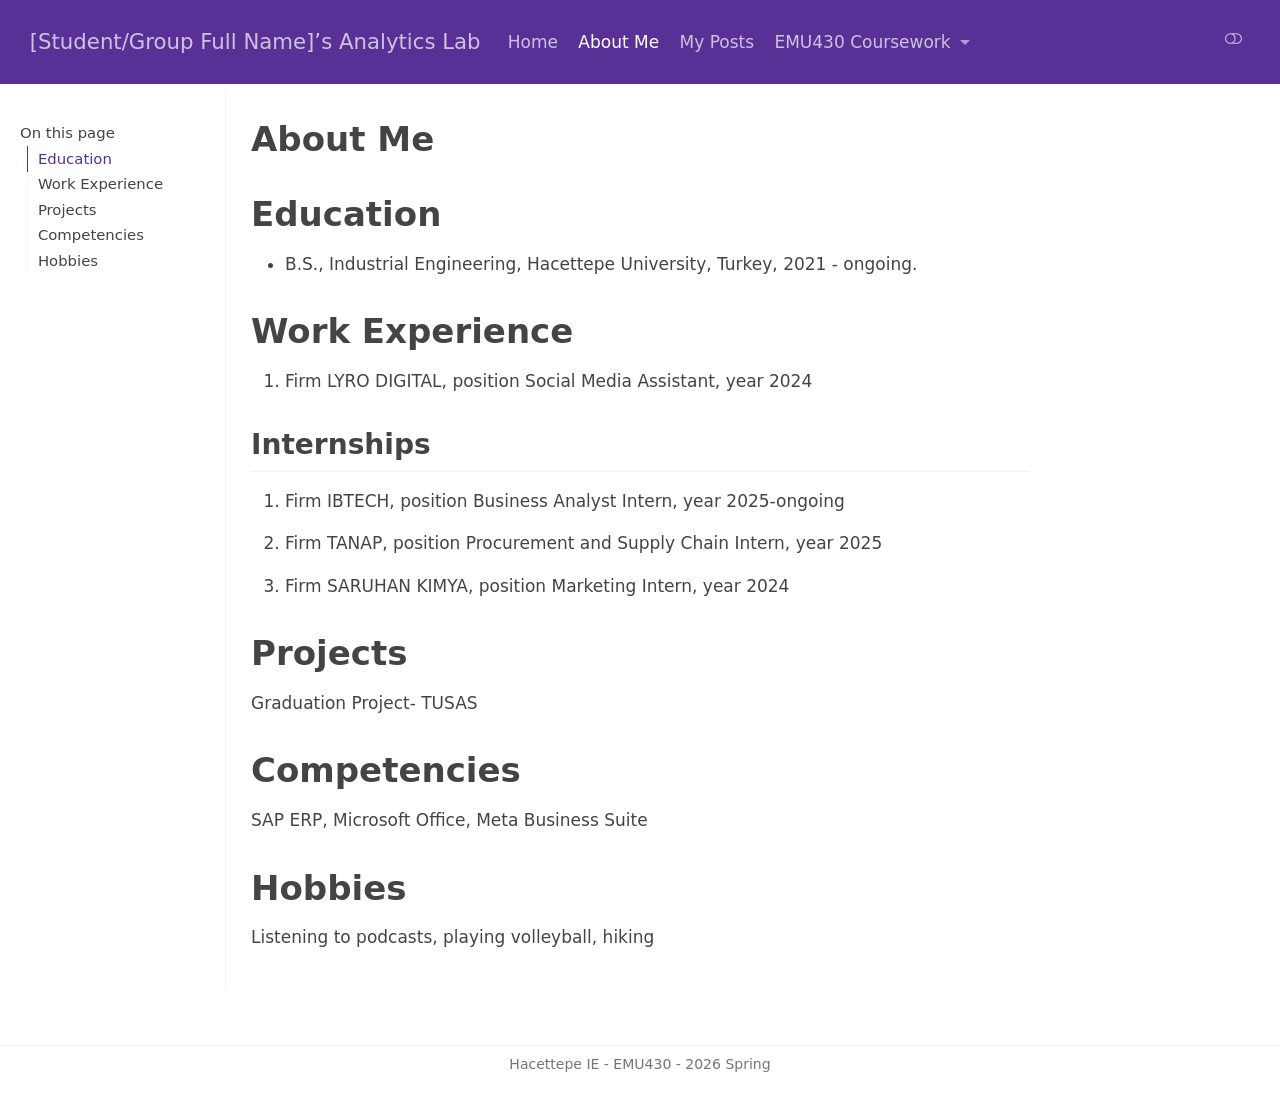
==== docs/about.html @ 3bfdd474 "about me update" ====
<!DOCTYPE html>
<html xmlns="http://www.w3.org/1999/xhtml" lang="en" xml:lang="en"><head>

<meta charset="utf-8">
<meta name="generator" content="quarto-1.9.30">

<meta name="viewport" content="width=device-width, initial-scale=1.0, user-scalable=yes">


<title>About Me – [Student/Group Full Name]’s Analytics Lab</title>
<style>
/* Default styles provided by pandoc.
** See https://pandoc.org/MANUAL.html#variables-for-html for config info.
*/
code{white-space: pre-wrap;}
span.smallcaps{font-variant: small-caps;}
div.columns{display: flex; gap: min(4vw, 1.5em);}
div.column{flex: auto; overflow-x: auto;}
div.hanging-indent{margin-left: 1.5em; text-indent: -1.5em;}
ul.task-list{list-style: none;}
ul.task-list li input[type="checkbox"] {
  width: 0.8em;
  margin: 0 0.8em 0.2em -1em; /* quarto-specific, see https://github.com/quarto-dev/quarto-cli/issues/4556 */ 
  vertical-align: middle;
}
</style>


<script src="site_libs/quarto-nav/quarto-nav.js"></script>
<script src="site_libs/quarto-nav/headroom.min.js"></script>
<script src="site_libs/clipboard/clipboard.min.js"></script>
<script src="site_libs/quarto-search/autocomplete.umd.js"></script>
<script src="site_libs/quarto-search/fuse.min.js"></script>
<script src="site_libs/quarto-search/quarto-search.js"></script>
<meta name="quarto:offset" content="./">
<script src="site_libs/quarto-html/quarto.js" type="module"></script>
<script src="site_libs/quarto-html/tabsets/tabsets.js" type="module"></script>
<script src="site_libs/quarto-html/popper.min.js"></script>
<script src="site_libs/quarto-html/tippy.umd.min.js"></script>
<script src="site_libs/quarto-html/anchor.min.js"></script>
<link href="site_libs/quarto-html/tippy.css" rel="stylesheet">
<link href="site_libs/quarto-html/quarto-syntax-highlighting-b6a8276bf55561bdbc268162d41bd1f7.css" rel="stylesheet" class="quarto-color-scheme" id="quarto-text-highlighting-styles">
<link href="site_libs/quarto-html/quarto-syntax-highlighting-dark-a8da12e74b29c2e7b17644f84b91567b.css" rel="stylesheet" class="quarto-color-scheme quarto-color-alternate" id="quarto-text-highlighting-styles">
<link href="site_libs/quarto-html/quarto-syntax-highlighting-b6a8276bf55561bdbc268162d41bd1f7.css" rel="stylesheet" class="quarto-color-scheme-extra" id="quarto-text-highlighting-styles">
<script src="site_libs/bootstrap/bootstrap.min.js"></script>
<link href="site_libs/bootstrap/bootstrap-icons.css" rel="stylesheet">
<link href="site_libs/bootstrap/bootstrap-6598461ff1bf7084bf14536e9c45f7d7.min.css" rel="stylesheet" append-hash="true" class="quarto-color-scheme" id="quarto-bootstrap" data-mode="light">
<link href="site_libs/bootstrap/bootstrap-dark-7228469e8177cf19fa3481c50c5a92b0.min.css" rel="stylesheet" append-hash="true" class="quarto-color-scheme quarto-color-alternate" id="quarto-bootstrap" data-mode="dark">
<link href="site_libs/bootstrap/bootstrap-6598461ff1bf7084bf14536e9c45f7d7.min.css" rel="stylesheet" append-hash="true" class="quarto-color-scheme-extra" id="quarto-bootstrap" data-mode="light">
<script id="quarto-search-options" type="application/json">{
  "location": "navbar",
  "copy-button": false,
  "collapse-after": 3,
  "panel-placement": "end",
  "type": "overlay",
  "limit": 50,
  "keyboard-shortcut": [
    "f",
    "/",
    "s"
  ],
  "show-item-context": false,
  "language": {
    "search-no-results-text": "No results",
    "search-matching-documents-text": "matching documents",
    "search-copy-link-title": "Copy link to search",
    "search-hide-matches-text": "Hide additional matches",
    "search-more-match-text": "more match in this document",
    "search-more-matches-text": "more matches in this document",
    "search-clear-button-title": "Clear",
    "search-text-placeholder": "",
    "search-detached-cancel-button-title": "Cancel",
    "search-submit-button-title": "Submit",
    "search-label": "Search"
  }
}</script>


<link rel="stylesheet" href="styles.css">
</head>

<body class="docked nav-fixed quarto-light"><script id="quarto-html-before-body" type="application/javascript">
    const toggleBodyColorMode = (bsSheetEl) => {
      const mode = bsSheetEl.getAttribute("data-mode");
      const bodyEl = window.document.querySelector("body");
      if (mode === "dark") {
        bodyEl.classList.add("quarto-dark");
        bodyEl.classList.remove("quarto-light");
      } else {
        bodyEl.classList.add("quarto-light");
        bodyEl.classList.remove("quarto-dark");
      }
    }
    const toggleBodyColorPrimary = () => {
      const bsSheetEl = window.document.querySelector("link#quarto-bootstrap:not([rel=disabled-stylesheet])");
      if (bsSheetEl) {
        toggleBodyColorMode(bsSheetEl);
      }
    }
    const setColorSchemeToggle = (alternate) => {
      const toggles = window.document.querySelectorAll('.quarto-color-scheme-toggle');
      for (let i=0; i < toggles.length; i++) {
        const toggle = toggles[i];
        if (toggle) {
          if (alternate) {
            toggle.classList.add("alternate");
          } else {
            toggle.classList.remove("alternate");
          }
        }
      }
    };
    const toggleColorMode = (alternate) => {
      // Switch the stylesheets
      const primaryStylesheets = window.document.querySelectorAll('link.quarto-color-scheme:not(.quarto-color-alternate)');
      const alternateStylesheets = window.document.querySelectorAll('link.quarto-color-scheme.quarto-color-alternate');
      manageTransitions('#quarto-margin-sidebar .nav-link', false);
      if (alternate) {
        // note: dark is layered on light, we don't disable primary!
        enableStylesheet(alternateStylesheets);
        for (const sheetNode of alternateStylesheets) {
          if (sheetNode.id === "quarto-bootstrap") {
            toggleBodyColorMode(sheetNode);
          }
        }
      } else {
        disableStylesheet(alternateStylesheets);
        enableStylesheet(primaryStylesheets)
        toggleBodyColorPrimary();
      }
      manageTransitions('#quarto-margin-sidebar .nav-link', true);
      // Switch the toggles
      setColorSchemeToggle(alternate)
      // Hack to workaround the fact that safari doesn't
      // properly recolor the scrollbar when toggling (#1455)
      if (navigator.userAgent.indexOf('Safari') > 0 && navigator.userAgent.indexOf('Chrome') == -1) {
        manageTransitions("body", false);
        window.scrollTo(0, 1);
        setTimeout(() => {
          window.scrollTo(0, 0);
          manageTransitions("body", true);
        }, 40);
      }
    }
    const disableStylesheet = (stylesheets) => {
      for (let i=0; i < stylesheets.length; i++) {
        const stylesheet = stylesheets[i];
        stylesheet.rel = 'disabled-stylesheet';
      }
    }
    const enableStylesheet = (stylesheets) => {
      for (let i=0; i < stylesheets.length; i++) {
        const stylesheet = stylesheets[i];
        if(stylesheet.rel !== 'stylesheet') { // for Chrome, which will still FOUC without this check
          stylesheet.rel = 'stylesheet';
        }
      }
    }
    const manageTransitions = (selector, allowTransitions) => {
      const els = window.document.querySelectorAll(selector);
      for (let i=0; i < els.length; i++) {
        const el = els[i];
        if (allowTransitions) {
          el.classList.remove('notransition');
        } else {
          el.classList.add('notransition');
        }
      }
    }
    const isFileUrl = () => {
      return window.location.protocol === 'file:';
    }
    const hasAlternateSentinel = () => {
      let styleSentinel = getColorSchemeSentinel();
      if (styleSentinel !== null) {
        return styleSentinel === "alternate";
      } else {
        return false;
      }
    }
    const setStyleSentinel = (alternate) => {
      const value = alternate ? "alternate" : "default";
      if (!isFileUrl()) {
        window.localStorage.setItem("quarto-color-scheme", value);
      } else {
        localAlternateSentinel = value;
      }
    }
    const getColorSchemeSentinel = () => {
      if (!isFileUrl()) {
        const storageValue = window.localStorage.getItem("quarto-color-scheme");
        return storageValue != null ? storageValue : localAlternateSentinel;
      } else {
        return localAlternateSentinel;
      }
    }
    const toggleGiscusIfUsed = (isAlternate, darkModeDefault) => {
      const baseTheme = document.querySelector('#giscus-base-theme')?.value ?? 'light';
      const alternateTheme = document.querySelector('#giscus-alt-theme')?.value ?? 'dark';
      let newTheme = '';
      if(authorPrefersDark) {
        newTheme = isAlternate ? baseTheme : alternateTheme;
      } else {
        newTheme = isAlternate ? alternateTheme : baseTheme;
      }
      const changeGiscusTheme = () => {
        // From: https://github.com/giscus/giscus/issues/336
        const sendMessage = (message) => {
          const iframe = document.querySelector('iframe.giscus-frame');
          if (!iframe) return;
          iframe.contentWindow.postMessage({ giscus: message }, 'https://giscus.app');
        }
        sendMessage({
          setConfig: {
            theme: newTheme
          }
        });
      }
      const isGiscussLoaded = window.document.querySelector('iframe.giscus-frame') !== null;
      if (isGiscussLoaded) {
        changeGiscusTheme();
      }
    };
    const authorPrefersDark = false;
    const darkModeDefault = authorPrefersDark;
      document.querySelector('link#quarto-text-highlighting-styles.quarto-color-scheme-extra').rel = 'disabled-stylesheet';
      document.querySelector('link#quarto-bootstrap.quarto-color-scheme-extra').rel = 'disabled-stylesheet';
    let localAlternateSentinel = darkModeDefault ? 'alternate' : 'default';
    // Dark / light mode switch
    window.quartoToggleColorScheme = () => {
      // Read the current dark / light value
      let toAlternate = !hasAlternateSentinel();
      toggleColorMode(toAlternate);
      setStyleSentinel(toAlternate);
      toggleGiscusIfUsed(toAlternate, darkModeDefault);
      window.dispatchEvent(new Event('resize'));
    };
    // Switch to dark mode if need be
    if (hasAlternateSentinel()) {
      toggleColorMode(true);
    } else {
      toggleColorMode(false);
    }
  </script>

<div id="quarto-search-results"></div>
  <header id="quarto-header" class="headroom fixed-top">
    <nav class="navbar navbar-expand-lg " data-bs-theme="dark">
      <div class="navbar-container container-fluid">
      <div class="navbar-brand-container mx-auto">
    <a class="navbar-brand" href="./index.html">
    <span class="navbar-title">[Student/Group Full Name]’s Analytics Lab</span>
    </a>
  </div>
            <div id="quarto-search" class="" title="Search"></div>
          <button class="navbar-toggler" type="button" data-bs-toggle="collapse" data-bs-target="#navbarCollapse" aria-controls="navbarCollapse" role="menu" aria-expanded="false" aria-label="Toggle navigation" onclick="if (window.quartoToggleHeadroom) { window.quartoToggleHeadroom(); }">
  <span class="navbar-toggler-icon"></span>
</button>
          <div class="collapse navbar-collapse" id="navbarCollapse">
            <ul class="navbar-nav navbar-nav-scroll me-auto">
  <li class="nav-item">
    <a class="nav-link" href="./index.html"> 
<span class="menu-text">Home</span></a>
  </li>  
  <li class="nav-item">
    <a class="nav-link active" href="./about.html" aria-current="page"> 
<span class="menu-text">About Me</span></a>
  </li>  
  <li class="nav-item">
    <a class="nav-link" href="./posts.html"> 
<span class="menu-text">My Posts</span></a>
  </li>  
  <li class="nav-item dropdown ">
    <a class="nav-link dropdown-toggle" href="#" id="nav-menu-emu430-coursework" role="link" data-bs-toggle="dropdown" aria-expanded="false">
 <span class="menu-text">EMU430 Coursework</span>
    </a>
    <ul class="dropdown-menu" aria-labelledby="nav-menu-emu430-coursework">    
        <li>
    <a class="dropdown-item" href="./assignments.html">
 <span class="dropdown-text">Assignments</span></a>
  </li>  
        <li>
    <a class="dropdown-item" href="./project.html">
 <span class="dropdown-text">Project</span></a>
  </li>  
    </ul>
  </li>
</ul>
          </div> <!-- /navcollapse -->
            <div class="quarto-navbar-tools tools-wide">
    <a href="https://twitter.com" title="" class="quarto-navigation-tool px-1" aria-label=""><i class="bi bi-github"></i></a>
    <a href="https://twitter.com" title="" class="quarto-navigation-tool px-1" aria-label=""><i class="bi bi-twitter"></i></a>
    <a href="https://linkedin.com" title="" class="quarto-navigation-tool px-1" aria-label=""><i class="bi bi-linkedin"></i></a>
  <a href="" class="quarto-color-scheme-toggle quarto-navigation-tool  px-1" onclick="window.quartoToggleColorScheme(); return false;" title="Toggle dark mode"><i class="bi"></i></a>
</div>
      </div> <!-- /container-fluid -->
    </nav>
</header>
<!-- content -->
<div id="quarto-content" class="quarto-container page-columns page-rows-contents page-layout-article page-navbar">
<!-- sidebar -->
  <nav id="quarto-sidebar" class="sidebar collapse collapse-horizontal quarto-sidebar-collapse-item sidebar-navigation docked overflow-auto">
    <nav id="TOC" role="doc-toc" class="toc-active">
    <h2 id="toc-title">On this page</h2>
   
  <ul>
  <li><a href="#education" id="toc-education" class="nav-link active" data-scroll-target="#education">Education</a></li>
  <li><a href="#work-experience" id="toc-work-experience" class="nav-link" data-scroll-target="#work-experience">Work Experience</a>
  <ul class="collapse">
  <li><a href="#internships" id="toc-internships" class="nav-link" data-scroll-target="#internships">Internships</a></li>
  </ul></li>
  <li><a href="#projects" id="toc-projects" class="nav-link" data-scroll-target="#projects">Projects</a></li>
  <li><a href="#competencies" id="toc-competencies" class="nav-link" data-scroll-target="#competencies">Competencies</a></li>
  <li><a href="#hobbies" id="toc-hobbies" class="nav-link" data-scroll-target="#hobbies">Hobbies</a></li>
  </ul>
</nav>
</nav>
<div id="quarto-sidebar-glass" class="quarto-sidebar-collapse-item" data-bs-toggle="collapse" data-bs-target=".quarto-sidebar-collapse-item"></div>
<!-- margin-sidebar -->
    <div id="quarto-margin-sidebar" class="sidebar margin-sidebar zindex-bottom">
    </div>
<!-- main -->
<main class="content" id="quarto-document-content">


<header id="title-block-header" class="quarto-title-block default">
<div class="quarto-title">
<h1 class="title">About Me</h1>
</div>



<div class="quarto-title-meta">

    
  
    
  </div>
  


</header>


<section id="education" class="level1">
<h1>Education</h1>
<ul>
<li>B.S., Industrial Engineering, Hacettepe University, Turkey, 2021 - ongoing.</li>
</ul>
</section>
<section id="work-experience" class="level1">
<h1>Work Experience</h1>
<ol type="1">
<li>Firm LYRO DIGITAL, position Social Media Assistant, year 2024</li>
</ol>
<section id="internships" class="level2">
<h2 class="anchored" data-anchor-id="internships">Internships</h2>
<ol type="1">
<li><p>Firm IBTECH, position Business Analyst Intern, year 2025-ongoing</p></li>
<li><p>Firm TANAP, position Procurement and Supply Chain Intern, year 2025</p></li>
<li><p>Firm SARUHAN KIMYA, position Marketing Intern, year 2024</p></li>
</ol>
</section>
</section>
<section id="projects" class="level1">
<h1>Projects</h1>
<p>Graduation Project- TUSAS</p>
</section>
<section id="competencies" class="level1">
<h1>Competencies</h1>
<p>SAP ERP, Microsoft Office, Meta Business Suite</p>
</section>
<section id="hobbies" class="level1">
<h1>Hobbies</h1>
<p>Listening to podcasts, playing volleyball, hiking</p>


</section>

<a onclick="window.scrollTo(0, 0); return false;" role="button" id="quarto-back-to-top"><i class="bi bi-arrow-up"></i> Back to top</a></main> <!-- /main -->
<script id="quarto-html-after-body" type="application/javascript">
  window.document.addEventListener("DOMContentLoaded", function (event) {
    // Ensure there is a toggle, if there isn't float one in the top right
    if (window.document.querySelector('.quarto-color-scheme-toggle') === null) {
      const a = window.document.createElement('a');
      a.classList.add('top-right');
      a.classList.add('quarto-color-scheme-toggle');
      a.href = "";
      a.onclick = function() { try { window.quartoToggleColorScheme(); } catch {} return false; };
      const i = window.document.createElement("i");
      i.classList.add('bi');
      a.appendChild(i);
      window.document.body.appendChild(a);
    }
    setColorSchemeToggle(hasAlternateSentinel())
    const icon = "";
    const anchorJS = new window.AnchorJS();
    anchorJS.options = {
      placement: 'right',
      icon: icon
    };
    anchorJS.add('.anchored');
    const isCodeAnnotation = (el) => {
      for (const clz of el.classList) {
        if (clz.startsWith('code-annotation-')) {                     
          return true;
        }
      }
      return false;
    }
    const onCopySuccess = function(e) {
      // button target
      const button = e.trigger;
      // don't keep focus
      button.blur();
      // flash "checked"
      button.classList.add('code-copy-button-checked');
      var currentTitle = button.getAttribute("title");
      button.setAttribute("title", "Copied!");
      let tooltip;
      if (window.bootstrap) {
        button.setAttribute("data-bs-toggle", "tooltip");
        button.setAttribute("data-bs-placement", "left");
        button.setAttribute("data-bs-title", "Copied!");
        tooltip = new bootstrap.Tooltip(button, 
          { trigger: "manual", 
            customClass: "code-copy-button-tooltip",
            offset: [0, -8]});
        tooltip.show();    
      }
      setTimeout(function() {
        if (tooltip) {
          tooltip.hide();
          button.removeAttribute("data-bs-title");
          button.removeAttribute("data-bs-toggle");
          button.removeAttribute("data-bs-placement");
        }
        button.setAttribute("title", currentTitle);
        button.classList.remove('code-copy-button-checked');
      }, 1000);
      // clear code selection
      e.clearSelection();
    }
    const getTextToCopy = function(trigger) {
      const outerScaffold = trigger.parentElement.cloneNode(true);
      const codeEl = outerScaffold.querySelector('code');
      for (const childEl of codeEl.children) {
        if (isCodeAnnotation(childEl)) {
          childEl.remove();
        }
      }
      return codeEl.innerText;
    }
    const clipboard = new window.ClipboardJS('.code-copy-button:not([data-in-quarto-modal])', {
      text: getTextToCopy
    });
    clipboard.on('success', onCopySuccess);
    if (window.document.getElementById('quarto-embedded-source-code-modal')) {
      const clipboardModal = new window.ClipboardJS('.code-copy-button[data-in-quarto-modal]', {
        text: getTextToCopy,
        container: window.document.getElementById('quarto-embedded-source-code-modal')
      });
      clipboardModal.on('success', onCopySuccess);
    }
      var localhostRegex = new RegExp(/^(?:http|https):\/\/localhost\:?[0-9]*\//);
      var mailtoRegex = new RegExp(/^mailto:/);
        var filterRegex = new RegExp('/' + window.location.host + '/');
      var isInternal = (href) => {
          return filterRegex.test(href) || localhostRegex.test(href) || mailtoRegex.test(href);
      }
      // Inspect non-navigation links and adorn them if external
     var links = window.document.querySelectorAll('a[href]:not(.nav-link):not(.navbar-brand):not(.toc-action):not(.sidebar-link):not(.sidebar-item-toggle):not(.pagination-link):not(.no-external):not([aria-hidden]):not(.dropdown-item):not(.quarto-navigation-tool):not(.about-link)');
      for (var i=0; i<links.length; i++) {
        const link = links[i];
        if (!isInternal(link.href)) {
          // undo the damage that might have been done by quarto-nav.js in the case of
          // links that we want to consider external
          if (link.dataset.originalHref !== undefined) {
            link.href = link.dataset.originalHref;
          }
        }
      }
    function tippyHover(el, contentFn, onTriggerFn, onUntriggerFn) {
      const config = {
        allowHTML: true,
        maxWidth: 500,
        delay: 100,
        arrow: false,
        appendTo: function(el) {
            return el.parentElement;
        },
        interactive: true,
        interactiveBorder: 10,
        theme: 'quarto',
        placement: 'bottom-start',
      };
      if (contentFn) {
        config.content = contentFn;
      }
      if (onTriggerFn) {
        config.onTrigger = onTriggerFn;
      }
      if (onUntriggerFn) {
        config.onUntrigger = onUntriggerFn;
      }
      window.tippy(el, config); 
    }
    const noterefs = window.document.querySelectorAll('a[role="doc-noteref"]');
    for (var i=0; i<noterefs.length; i++) {
      const ref = noterefs[i];
      tippyHover(ref, function() {
        // use id or data attribute instead here
        let href = ref.getAttribute('data-footnote-href') || ref.getAttribute('href');
        try { href = new URL(href).hash; } catch {}
        const id = href.replace(/^#\/?/, "");
        const note = window.document.getElementById(id);
        if (note) {
          return note.innerHTML;
        } else {
          return "";
        }
      });
    }
    const xrefs = window.document.querySelectorAll('a.quarto-xref');
    const processXRef = (id, note) => {
      // Strip column container classes
      const stripColumnClz = (el) => {
        el.classList.remove("page-full", "page-columns");
        if (el.children) {
          for (const child of el.children) {
            stripColumnClz(child);
          }
        }
      }
      stripColumnClz(note)
      if (id === null || id.startsWith('sec-')) {
        // Special case sections, only their first couple elements
        const container = document.createElement("div");
        if (note.children && note.children.length > 2) {
          container.appendChild(note.children[0].cloneNode(true));
          for (let i = 1; i < note.children.length; i++) {
            const child = note.children[i];
            if (child.tagName === "P" && child.innerText === "") {
              continue;
            } else {
              container.appendChild(child.cloneNode(true));
              break;
            }
          }
          if (window.Quarto?.typesetMath) {
            window.Quarto.typesetMath(container);
          }
          return container.innerHTML
        } else {
          if (window.Quarto?.typesetMath) {
            window.Quarto.typesetMath(note);
          }
          return note.innerHTML;
        }
      } else {
        // Remove any anchor links if they are present
        const anchorLink = note.querySelector('a.anchorjs-link');
        if (anchorLink) {
          anchorLink.remove();
        }
        if (window.Quarto?.typesetMath) {
          window.Quarto.typesetMath(note);
        }
        if (note.classList.contains("callout")) {
          return note.outerHTML;
        } else {
          return note.innerHTML;
        }
      }
    }
    for (var i=0; i<xrefs.length; i++) {
      const xref = xrefs[i];
      tippyHover(xref, undefined, function(instance) {
        instance.disable();
        let url = xref.getAttribute('href');
        let hash = undefined; 
        if (url.startsWith('#')) {
          hash = url;
        } else {
          try { hash = new URL(url).hash; } catch {}
        }
        if (hash) {
          const id = hash.replace(/^#\/?/, "");
          const note = window.document.getElementById(id);
          if (note !== null) {
            try {
              const html = processXRef(id, note.cloneNode(true));
              instance.setContent(html);
            } finally {
              instance.enable();
              instance.show();
            }
          } else {
            // See if we can fetch this
            fetch(url.split('#')[0])
            .then(res => res.text())
            .then(html => {
              const parser = new DOMParser();
              const htmlDoc = parser.parseFromString(html, "text/html");
              const note = htmlDoc.getElementById(id);
              if (note !== null) {
                const html = processXRef(id, note);
                instance.setContent(html);
              } 
            }).finally(() => {
              instance.enable();
              instance.show();
            });
          }
        } else {
          // See if we can fetch a full url (with no hash to target)
          // This is a special case and we should probably do some content thinning / targeting
          fetch(url)
          .then(res => res.text())
          .then(html => {
            const parser = new DOMParser();
            const htmlDoc = parser.parseFromString(html, "text/html");
            const note = htmlDoc.querySelector('main.content');
            if (note !== null) {
              // This should only happen for chapter cross references
              // (since there is no id in the URL)
              // remove the first header
              if (note.children.length > 0 && note.children[0].tagName === "HEADER") {
                note.children[0].remove();
              }
              const html = processXRef(null, note);
              instance.setContent(html);
            } 
          }).finally(() => {
            instance.enable();
            instance.show();
          });
        }
      }, function(instance) {
      });
    }
        let selectedAnnoteEl;
        const selectorForAnnotation = ( cell, annotation) => {
          let cellAttr = 'data-code-cell="' + cell + '"';
          let lineAttr = 'data-code-annotation="' +  annotation + '"';
          const selector = 'span[' + cellAttr + '][' + lineAttr + ']';
          return selector;
        }
        const selectCodeLines = (annoteEl) => {
          const doc = window.document;
          const targetCell = annoteEl.getAttribute("data-target-cell");
          const targetAnnotation = annoteEl.getAttribute("data-target-annotation");
          const annoteSpan = window.document.querySelector(selectorForAnnotation(targetCell, targetAnnotation));
          const lines = annoteSpan.getAttribute("data-code-lines").split(",");
          const lineIds = lines.map((line) => {
            return targetCell + "-" + line;
          })
          let top = null;
          let height = null;
          let parent = null;
          if (lineIds.length > 0) {
              //compute the position of the single el (top and bottom and make a div)
              const el = window.document.getElementById(lineIds[0]);
              top = el.offsetTop;
              height = el.offsetHeight;
              parent = el.parentElement.parentElement;
            if (lineIds.length > 1) {
              const lastEl = window.document.getElementById(lineIds[lineIds.length - 1]);
              const bottom = lastEl.offsetTop + lastEl.offsetHeight;
              height = bottom - top;
            }
            if (top !== null && height !== null && parent !== null) {
              // cook up a div (if necessary) and position it 
              let div = window.document.getElementById("code-annotation-line-highlight");
              if (div === null) {
                div = window.document.createElement("div");
                div.setAttribute("id", "code-annotation-line-highlight");
                div.style.position = 'absolute';
                parent.appendChild(div);
              }
              div.style.top = top - 2 + "px";
              div.style.height = height + 4 + "px";
              div.style.left = 0;
              let gutterDiv = window.document.getElementById("code-annotation-line-highlight-gutter");
              if (gutterDiv === null) {
                gutterDiv = window.document.createElement("div");
                gutterDiv.setAttribute("id", "code-annotation-line-highlight-gutter");
                gutterDiv.style.position = 'absolute';
                const codeCell = window.document.getElementById(targetCell);
                const gutter = codeCell.querySelector('.code-annotation-gutter');
                gutter.appendChild(gutterDiv);
              }
              gutterDiv.style.top = top - 2 + "px";
              gutterDiv.style.height = height + 4 + "px";
            }
            selectedAnnoteEl = annoteEl;
          }
        };
        const unselectCodeLines = () => {
          const elementsIds = ["code-annotation-line-highlight", "code-annotation-line-highlight-gutter"];
          elementsIds.forEach((elId) => {
            const div = window.document.getElementById(elId);
            if (div) {
              div.remove();
            }
          });
          selectedAnnoteEl = undefined;
        };
          // Handle positioning of the toggle
      window.addEventListener(
        "resize",
        throttle(() => {
          elRect = undefined;
          if (selectedAnnoteEl) {
            selectCodeLines(selectedAnnoteEl);
          }
        }, 10)
      );
      function throttle(fn, ms) {
      let throttle = false;
      let timer;
        return (...args) => {
          if(!throttle) { // first call gets through
              fn.apply(this, args);
              throttle = true;
          } else { // all the others get throttled
              if(timer) clearTimeout(timer); // cancel #2
              timer = setTimeout(() => {
                fn.apply(this, args);
                timer = throttle = false;
              }, ms);
          }
        };
      }
        // Attach click handler to the DT
        const annoteDls = window.document.querySelectorAll('dt[data-target-cell]');
        for (const annoteDlNode of annoteDls) {
          annoteDlNode.addEventListener('click', (event) => {
            const clickedEl = event.target;
            if (clickedEl !== selectedAnnoteEl) {
              unselectCodeLines();
              const activeEl = window.document.querySelector('dt[data-target-cell].code-annotation-active');
              if (activeEl) {
                activeEl.classList.remove('code-annotation-active');
              }
              selectCodeLines(clickedEl);
              clickedEl.classList.add('code-annotation-active');
            } else {
              // Unselect the line
              unselectCodeLines();
              clickedEl.classList.remove('code-annotation-active');
            }
          });
        }
    const findCites = (el) => {
      const parentEl = el.parentElement;
      if (parentEl) {
        const cites = parentEl.dataset.cites;
        if (cites) {
          return {
            el,
            cites: cites.split(' ')
          };
        } else {
          return findCites(el.parentElement)
        }
      } else {
        return undefined;
      }
    };
    var bibliorefs = window.document.querySelectorAll('a[role="doc-biblioref"]');
    for (var i=0; i<bibliorefs.length; i++) {
      const ref = bibliorefs[i];
      const citeInfo = findCites(ref);
      if (citeInfo) {
        tippyHover(citeInfo.el, function() {
          var popup = window.document.createElement('div');
          citeInfo.cites.forEach(function(cite) {
            var citeDiv = window.document.createElement('div');
            citeDiv.classList.add('hanging-indent');
            citeDiv.classList.add('csl-entry');
            var biblioDiv = window.document.getElementById('ref-' + cite);
            if (biblioDiv) {
              citeDiv.innerHTML = biblioDiv.innerHTML;
            }
            popup.appendChild(citeDiv);
          });
          return popup.innerHTML;
        });
      }
    }
  });
  </script>
</div> <!-- /content -->
<footer class="footer">
  <div class="nav-footer">
    <div class="nav-footer-left">
      &nbsp;
    </div>   
    <div class="nav-footer-center">
<p>Hacettepe IE - EMU430 - 2026 Spring</p>
</div>
    <div class="nav-footer-right">
      &nbsp;
    </div>
  </div>
</footer>




</body></html>
---- docs/site_libs/quarto-html/quarto-syntax-highlighting-b6a8276bf55561bdbc268162d41bd1f7.css ----
/* quarto syntax highlight colors */
:root {
  --quarto-hl-ot-color: #003B4F;
  --quarto-hl-at-color: #657422;
  --quarto-hl-ss-color: #20794D;
  --quarto-hl-an-color: #5E5E5E;
  --quarto-hl-fu-color: #4758AB;
  --quarto-hl-st-color: #20794D;
  --quarto-hl-cf-color: #003B4F;
  --quarto-hl-op-color: #5E5E5E;
  --quarto-hl-er-color: #AD0000;
  --quarto-hl-bn-color: #AD0000;
  --quarto-hl-al-color: #AD0000;
  --quarto-hl-va-color: #111111;
  --quarto-hl-bu-color: inherit;
  --quarto-hl-ex-color: inherit;
  --quarto-hl-pp-color: #AD0000;
  --quarto-hl-in-color: #5E5E5E;
  --quarto-hl-vs-color: #20794D;
  --quarto-hl-wa-color: #5E5E5E;
  --quarto-hl-do-color: #5E5E5E;
  --quarto-hl-im-color: #00769E;
  --quarto-hl-ch-color: #20794D;
  --quarto-hl-dt-color: #AD0000;
  --quarto-hl-fl-color: #AD0000;
  --quarto-hl-co-color: #5E5E5E;
  --quarto-hl-cv-color: #5E5E5E;
  --quarto-hl-cn-color: #8f5902;
  --quarto-hl-sc-color: #5E5E5E;
  --quarto-hl-dv-color: #AD0000;
  --quarto-hl-kw-color: #003B4F;
}

/* other quarto variables */
:root {
  --quarto-font-monospace: SFMono-Regular, Menlo, Monaco, Consolas, "Liberation Mono", "Courier New", monospace;
}

/* syntax highlight based on Pandoc's rules */
pre > code.sourceCode > span {
  color: #003B4F;
}

code.sourceCode > span {
  color: #003B4F;
}

div.sourceCode,
div.sourceCode pre.sourceCode {
  color: #003B4F;
}

/* Normal */
code span {
  color: #003B4F;
}

/* Alert */
code span.al {
  color: #AD0000;
  font-style: inherit;
}

/* Annotation */
code span.an {
  color: #5E5E5E;
  font-style: inherit;
}

/* Attribute */
code span.at {
  color: #657422;
  font-style: inherit;
}

/* BaseN */
code span.bn {
  color: #AD0000;
  font-style: inherit;
}

/* BuiltIn */
code span.bu {
  font-style: inherit;
}

/* ControlFlow */
code span.cf {
  color: #003B4F;
  font-weight: bold;
  font-style: inherit;
}

/* Char */
code span.ch {
  color: #20794D;
  font-style: inherit;
}

/* Constant */
code span.cn {
  color: #8f5902;
  font-style: inherit;
}

/* Comment */
code span.co {
  color: #5E5E5E;
  font-style: inherit;
}

/* CommentVar */
code span.cv {
  color: #5E5E5E;
  font-style: italic;
}

/* Documentation */
code span.do {
  color: #5E5E5E;
  font-style: italic;
}

/* DataType */
code span.dt {
  color: #AD0000;
  font-style: inherit;
}

/* DecVal */
code span.dv {
  color: #AD0000;
  font-style: inherit;
}

/* Error */
code span.er {
  color: #AD0000;
  font-style: inherit;
}

/* Extension */
code span.ex {
  font-style: inherit;
}

/* Float */
code span.fl {
  color: #AD0000;
  font-style: inherit;
}

/* Function */
code span.fu {
  color: #4758AB;
  font-style: inherit;
}

/* Import */
code span.im {
  color: #00769E;
  font-style: inherit;
}

/* Information */
code span.in {
  color: #5E5E5E;
  font-style: inherit;
}

/* Keyword */
code span.kw {
  color: #003B4F;
  font-weight: bold;
  font-style: inherit;
}

/* Operator */
code span.op {
  color: #5E5E5E;
  font-style: inherit;
}

/* Other */
code span.ot {
  color: #003B4F;
  font-style: inherit;
}

/* Preprocessor */
code span.pp {
  color: #AD0000;
  font-style: inherit;
}

/* SpecialChar */
code span.sc {
  color: #5E5E5E;
  font-style: inherit;
}

/* SpecialString */
code span.ss {
  color: #20794D;
  font-style: inherit;
}

/* String */
code span.st {
  color: #20794D;
  font-style: inherit;
}

/* Variable */
code span.va {
  color: #111111;
  font-style: inherit;
}

/* VerbatimString */
code span.vs {
  color: #20794D;
  font-style: inherit;
}

/* Warning */
code span.wa {
  color: #5E5E5E;
  font-style: italic;
}

.prevent-inlining {
  content: "</";
}

/*# sourceMappingURL=5eae6a9ed249137e627790aed33a8396.css.map */
---- docs/site_libs/quarto-html/quarto-syntax-highlighting-dark-a8da12e74b29c2e7b17644f84b91567b.css ----
/* quarto syntax highlight colors */
:root {
  --quarto-hl-al-color: #f07178;
  --quarto-hl-an-color: #d4d0ab;
  --quarto-hl-at-color: #00e0e0;
  --quarto-hl-bn-color: #d4d0ab;
  --quarto-hl-bu-color: #abe338;
  --quarto-hl-ch-color: #abe338;
  --quarto-hl-co-color: #f8f8f2;
  --quarto-hl-cv-color: #ffd700;
  --quarto-hl-cn-color: #ffd700;
  --quarto-hl-cf-color: #ffa07a;
  --quarto-hl-dt-color: #ffa07a;
  --quarto-hl-dv-color: #d4d0ab;
  --quarto-hl-do-color: #f8f8f2;
  --quarto-hl-er-color: #f07178;
  --quarto-hl-ex-color: #00e0e0;
  --quarto-hl-fl-color: #d4d0ab;
  --quarto-hl-fu-color: #ffa07a;
  --quarto-hl-im-color: #abe338;
  --quarto-hl-in-color: #d4d0ab;
  --quarto-hl-kw-color: #ffa07a;
  --quarto-hl-op-color: #ffa07a;
  --quarto-hl-ot-color: #00e0e0;
  --quarto-hl-pp-color: #dcc6e0;
  --quarto-hl-re-color: #00e0e0;
  --quarto-hl-sc-color: #abe338;
  --quarto-hl-ss-color: #abe338;
  --quarto-hl-st-color: #abe338;
  --quarto-hl-va-color: #00e0e0;
  --quarto-hl-vs-color: #abe338;
  --quarto-hl-wa-color: #dcc6e0;
}

/* other quarto variables */
:root {
  --quarto-font-monospace: SFMono-Regular, Menlo, Monaco, Consolas, "Liberation Mono", "Courier New", monospace;
}

/* syntax highlight based on Pandoc's rules */
pre > code.sourceCode > span {
  color: #f8f8f2;
}

code.sourceCode > span {
  color: #f8f8f2;
}

div.sourceCode,
div.sourceCode pre.sourceCode {
  color: #f8f8f2;
}

/* Normal */
code span {
  color: #f8f8f2;
}

/* Alert */
code span.al {
  color: #f07178;
}

/* Annotation */
code span.an {
  color: #d4d0ab;
}

/* Attribute */
code span.at {
  color: #00e0e0;
}

/* BaseN */
code span.bn {
  color: #d4d0ab;
}

/* BuiltIn */
code span.bu {
  color: #abe338;
}

/* ControlFlow */
code span.cf {
  font-weight: bold;
  color: #ffa07a;
}

/* Char */
code span.ch {
  color: #abe338;
}

/* Constant */
code span.cn {
  color: #ffd700;
}

/* Comment */
code span.co {
  font-style: italic;
  color: #f8f8f2;
}

/* CommentVar */
code span.cv {
  color: #ffd700;
}

/* Documentation */
code span.do {
  color: #f8f8f2;
}

/* DataType */
code span.dt {
  color: #ffa07a;
}

/* DecVal */
code span.dv {
  color: #d4d0ab;
}

/* Error */
code span.er {
  color: #f07178;
  text-decoration: underline;
}

/* Extension */
code span.ex {
  font-weight: bold;
  color: #00e0e0;
}

/* Float */
code span.fl {
  color: #d4d0ab;
}

/* Function */
code span.fu {
  color: #ffa07a;
}

/* Import */
code span.im {
  color: #abe338;
}

/* Information */
code span.in {
  color: #d4d0ab;
}

/* Keyword */
code span.kw {
  font-weight: bold;
  color: #ffa07a;
}

/* Operator */
code span.op {
  color: #ffa07a;
}

/* Other */
code span.ot {
  color: #00e0e0;
}

/* Preprocessor */
code span.pp {
  color: #dcc6e0;
}

/* RegionMarker */
code span.re {
  background-color: #f8f8f2;
  color: #00e0e0;
}

/* SpecialChar */
code span.sc {
  color: #abe338;
}

/* SpecialString */
code span.ss {
  color: #abe338;
}

/* String */
code span.st {
  color: #abe338;
}

/* Variable */
code span.va {
  color: #00e0e0;
}

/* VerbatimString */
code span.vs {
  color: #abe338;
}

/* Warning */
code span.wa {
  color: #dcc6e0;
}

.prevent-inlining {
  content: "</";
}

/*# sourceMappingURL=f841a2e569336199598ea48cb295f6f3.css.map */
---- docs/site_libs/quarto-html/quarto-syntax-highlighting-b6a8276bf55561bdbc268162d41bd1f7.css ----
/* quarto syntax highlight colors */
:root {
  --quarto-hl-ot-color: #003B4F;
  --quarto-hl-at-color: #657422;
  --quarto-hl-ss-color: #20794D;
  --quarto-hl-an-color: #5E5E5E;
  --quarto-hl-fu-color: #4758AB;
  --quarto-hl-st-color: #20794D;
  --quarto-hl-cf-color: #003B4F;
  --quarto-hl-op-color: #5E5E5E;
  --quarto-hl-er-color: #AD0000;
  --quarto-hl-bn-color: #AD0000;
  --quarto-hl-al-color: #AD0000;
  --quarto-hl-va-color: #111111;
  --quarto-hl-bu-color: inherit;
  --quarto-hl-ex-color: inherit;
  --quarto-hl-pp-color: #AD0000;
  --quarto-hl-in-color: #5E5E5E;
  --quarto-hl-vs-color: #20794D;
  --quarto-hl-wa-color: #5E5E5E;
  --quarto-hl-do-color: #5E5E5E;
  --quarto-hl-im-color: #00769E;
  --quarto-hl-ch-color: #20794D;
  --quarto-hl-dt-color: #AD0000;
  --quarto-hl-fl-color: #AD0000;
  --quarto-hl-co-color: #5E5E5E;
  --quarto-hl-cv-color: #5E5E5E;
  --quarto-hl-cn-color: #8f5902;
  --quarto-hl-sc-color: #5E5E5E;
  --quarto-hl-dv-color: #AD0000;
  --quarto-hl-kw-color: #003B4F;
}

/* other quarto variables */
:root {
  --quarto-font-monospace: SFMono-Regular, Menlo, Monaco, Consolas, "Liberation Mono", "Courier New", monospace;
}

/* syntax highlight based on Pandoc's rules */
pre > code.sourceCode > span {
  color: #003B4F;
}

code.sourceCode > span {
  color: #003B4F;
}

div.sourceCode,
div.sourceCode pre.sourceCode {
  color: #003B4F;
}

/* Normal */
code span {
  color: #003B4F;
}

/* Alert */
code span.al {
  color: #AD0000;
  font-style: inherit;
}

/* Annotation */
code span.an {
  color: #5E5E5E;
  font-style: inherit;
}

/* Attribute */
code span.at {
  color: #657422;
  font-style: inherit;
}

/* BaseN */
code span.bn {
  color: #AD0000;
  font-style: inherit;
}

/* BuiltIn */
code span.bu {
  font-style: inherit;
}

/* ControlFlow */
code span.cf {
  color: #003B4F;
  font-weight: bold;
  font-style: inherit;
}

/* Char */
code span.ch {
  color: #20794D;
  font-style: inherit;
}

/* Constant */
code span.cn {
  color: #8f5902;
  font-style: inherit;
}

/* Comment */
code span.co {
  color: #5E5E5E;
  font-style: inherit;
}

/* CommentVar */
code span.cv {
  color: #5E5E5E;
  font-style: italic;
}

/* Documentation */
code span.do {
  color: #5E5E5E;
  font-style: italic;
}

/* DataType */
code span.dt {
  color: #AD0000;
  font-style: inherit;
}

/* DecVal */
code span.dv {
  color: #AD0000;
  font-style: inherit;
}

/* Error */
code span.er {
  color: #AD0000;
  font-style: inherit;
}

/* Extension */
code span.ex {
  font-style: inherit;
}

/* Float */
code span.fl {
  color: #AD0000;
  font-style: inherit;
}

/* Function */
code span.fu {
  color: #4758AB;
  font-style: inherit;
}

/* Import */
code span.im {
  color: #00769E;
  font-style: inherit;
}

/* Information */
code span.in {
  color: #5E5E5E;
  font-style: inherit;
}

/* Keyword */
code span.kw {
  color: #003B4F;
  font-weight: bold;
  font-style: inherit;
}

/* Operator */
code span.op {
  color: #5E5E5E;
  font-style: inherit;
}

/* Other */
code span.ot {
  color: #003B4F;
  font-style: inherit;
}

/* Preprocessor */
code span.pp {
  color: #AD0000;
  font-style: inherit;
}

/* SpecialChar */
code span.sc {
  color: #5E5E5E;
  font-style: inherit;
}

/* SpecialString */
code span.ss {
  color: #20794D;
  font-style: inherit;
}

/* String */
code span.st {
  color: #20794D;
  font-style: inherit;
}

/* Variable */
code span.va {
  color: #111111;
  font-style: inherit;
}

/* VerbatimString */
code span.vs {
  color: #20794D;
  font-style: inherit;
}

/* Warning */
code span.wa {
  color: #5E5E5E;
  font-style: italic;
}

.prevent-inlining {
  content: "</";
}

/*# sourceMappingURL=5eae6a9ed249137e627790aed33a8396.css.map */
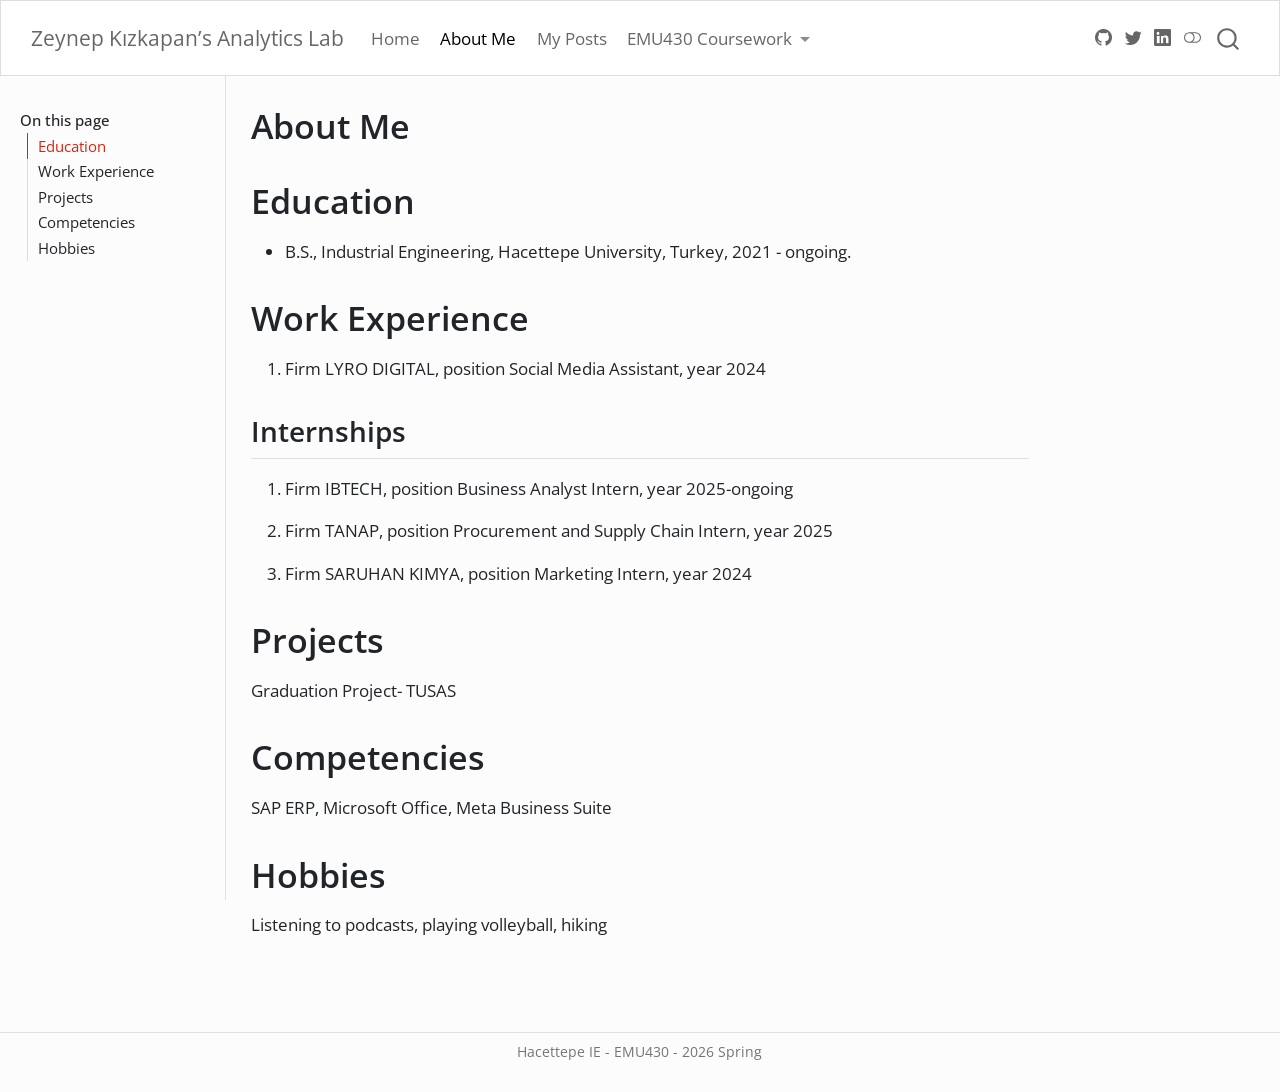
==== commit 45625dd6: "assignment_update" ====
--- a/docs/about.html
+++ b/docs/about.html
@@ -7,7 +7,7 @@
 <meta name="viewport" content="width=device-width, initial-scale=1.0, user-scalable=yes">
 
 
-<title>About Me – [Student/Group Full Name]’s Analytics Lab</title>
+<title>About Me – Zeynep Kızkapan’s Analytics Lab</title>
 <style>
 /* Default styles provided by pandoc.
 ** See https://pandoc.org/MANUAL.html#variables-for-html for config info.
@@ -44,9 +44,9 @@
 <link href="site_libs/quarto-html/quarto-syntax-highlighting-b6a8276bf55561bdbc268162d41bd1f7.css" rel="stylesheet" class="quarto-color-scheme-extra" id="quarto-text-highlighting-styles">
 <script src="site_libs/bootstrap/bootstrap.min.js"></script>
 <link href="site_libs/bootstrap/bootstrap-icons.css" rel="stylesheet">
-<link href="site_libs/bootstrap/bootstrap-6598461ff1bf7084bf14536e9c45f7d7.min.css" rel="stylesheet" append-hash="true" class="quarto-color-scheme" id="quarto-bootstrap" data-mode="light">
-<link href="site_libs/bootstrap/bootstrap-dark-7228469e8177cf19fa3481c50c5a92b0.min.css" rel="stylesheet" append-hash="true" class="quarto-color-scheme quarto-color-alternate" id="quarto-bootstrap" data-mode="dark">
-<link href="site_libs/bootstrap/bootstrap-6598461ff1bf7084bf14536e9c45f7d7.min.css" rel="stylesheet" append-hash="true" class="quarto-color-scheme-extra" id="quarto-bootstrap" data-mode="light">
+<link href="site_libs/bootstrap/bootstrap-11563d2f55764b9d6a488f24f91d801a.min.css" rel="stylesheet" append-hash="true" class="quarto-color-scheme" id="quarto-bootstrap" data-mode="light">
+<link href="site_libs/bootstrap/bootstrap-dark-5832863279e6d2dbad9a2eaeb468fed3.min.css" rel="stylesheet" append-hash="true" class="quarto-color-scheme quarto-color-alternate" id="quarto-bootstrap" data-mode="light">
+<link href="site_libs/bootstrap/bootstrap-11563d2f55764b9d6a488f24f91d801a.min.css" rel="stylesheet" append-hash="true" class="quarto-color-scheme-extra" id="quarto-bootstrap" data-mode="light">
 <script id="quarto-search-options" type="application/json">{
   "location": "navbar",
   "copy-button": false,
@@ -249,7 +249,7 @@
       <div class="navbar-container container-fluid">
       <div class="navbar-brand-container mx-auto">
     <a class="navbar-brand" href="./index.html">
-    <span class="navbar-title">[Student/Group Full Name]’s Analytics Lab</span>
+    <span class="navbar-title">Zeynep Kızkapan’s Analytics Lab</span>
     </a>
   </div>
             <div id="quarto-search" class="" title="Search"></div>
@@ -288,9 +288,9 @@
 </ul>
           </div> <!-- /navcollapse -->
             <div class="quarto-navbar-tools tools-wide">
-    <a href="https://twitter.com" title="" class="quarto-navigation-tool px-1" aria-label=""><i class="bi bi-github"></i></a>
+    <a href="https://github.com/zeynepkizkapann" title="" class="quarto-navigation-tool px-1" aria-label=""><i class="bi bi-github"></i></a>
     <a href="https://twitter.com" title="" class="quarto-navigation-tool px-1" aria-label=""><i class="bi bi-twitter"></i></a>
-    <a href="https://linkedin.com" title="" class="quarto-navigation-tool px-1" aria-label=""><i class="bi bi-linkedin"></i></a>
+    <a href="https://www.linkedin.com/in/zeynepkizkapan/" title="" class="quarto-navigation-tool px-1" aria-label=""><i class="bi bi-linkedin"></i></a>
   <a href="" class="quarto-color-scheme-toggle quarto-navigation-tool  px-1" onclick="window.quartoToggleColorScheme(); return false;" title="Toggle dark mode"><i class="bi"></i></a>
 </div>
       </div> <!-- /container-fluid -->
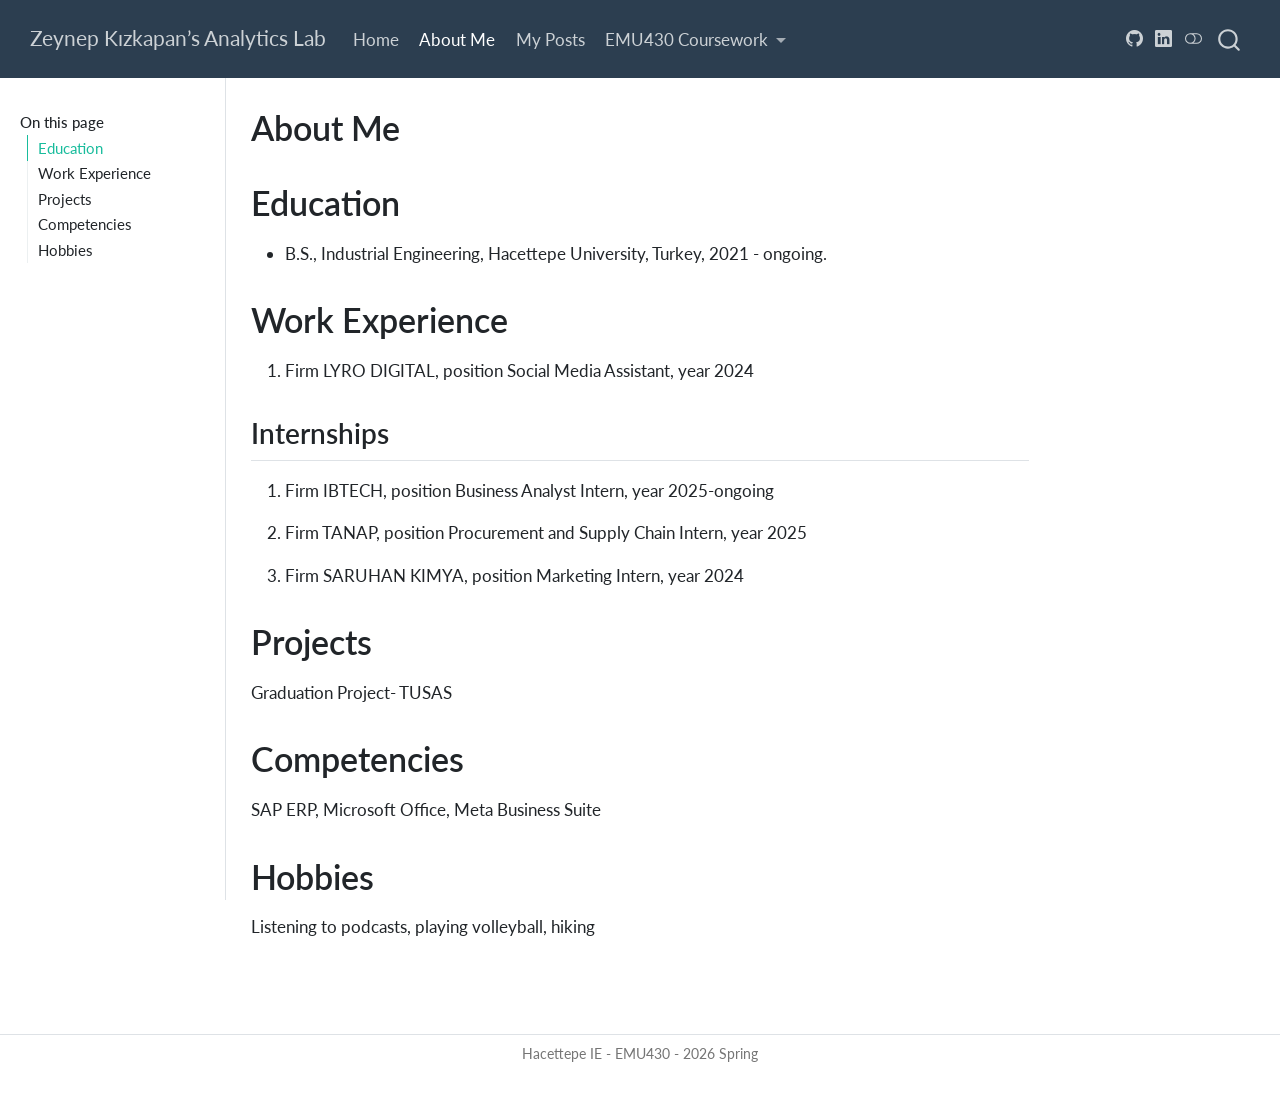
==== commit c0b83e83: "update general" ====
--- a/docs/about.html
+++ b/docs/about.html
@@ -44,9 +44,9 @@
 <link href="site_libs/quarto-html/quarto-syntax-highlighting-b6a8276bf55561bdbc268162d41bd1f7.css" rel="stylesheet" class="quarto-color-scheme-extra" id="quarto-text-highlighting-styles">
 <script src="site_libs/bootstrap/bootstrap.min.js"></script>
 <link href="site_libs/bootstrap/bootstrap-icons.css" rel="stylesheet">
-<link href="site_libs/bootstrap/bootstrap-11563d2f55764b9d6a488f24f91d801a.min.css" rel="stylesheet" append-hash="true" class="quarto-color-scheme" id="quarto-bootstrap" data-mode="light">
-<link href="site_libs/bootstrap/bootstrap-dark-5832863279e6d2dbad9a2eaeb468fed3.min.css" rel="stylesheet" append-hash="true" class="quarto-color-scheme quarto-color-alternate" id="quarto-bootstrap" data-mode="light">
-<link href="site_libs/bootstrap/bootstrap-11563d2f55764b9d6a488f24f91d801a.min.css" rel="stylesheet" append-hash="true" class="quarto-color-scheme-extra" id="quarto-bootstrap" data-mode="light">
+<link href="site_libs/bootstrap/bootstrap-d0eb33a73c8de335a1b0e6ed1df1adc0.min.css" rel="stylesheet" append-hash="true" class="quarto-color-scheme" id="quarto-bootstrap" data-mode="light">
+<link href="site_libs/bootstrap/bootstrap-dark-314a0a95d22abaef64a43eaffdb7cdde.min.css" rel="stylesheet" append-hash="true" class="quarto-color-scheme quarto-color-alternate" id="quarto-bootstrap" data-mode="dark">
+<link href="site_libs/bootstrap/bootstrap-d0eb33a73c8de335a1b0e6ed1df1adc0.min.css" rel="stylesheet" append-hash="true" class="quarto-color-scheme-extra" id="quarto-bootstrap" data-mode="light">
 <script id="quarto-search-options" type="application/json">{
   "location": "navbar",
   "copy-button": false,
@@ -289,7 +289,6 @@
           </div> <!-- /navcollapse -->
             <div class="quarto-navbar-tools tools-wide">
     <a href="https://github.com/zeynepkizkapann" title="" class="quarto-navigation-tool px-1" aria-label=""><i class="bi bi-github"></i></a>
-    <a href="https://twitter.com" title="" class="quarto-navigation-tool px-1" aria-label=""><i class="bi bi-twitter"></i></a>
     <a href="https://www.linkedin.com/in/zeynepkizkapan/" title="" class="quarto-navigation-tool px-1" aria-label=""><i class="bi bi-linkedin"></i></a>
   <a href="" class="quarto-color-scheme-toggle quarto-navigation-tool  px-1" onclick="window.quartoToggleColorScheme(); return false;" title="Toggle dark mode"><i class="bi"></i></a>
 </div>
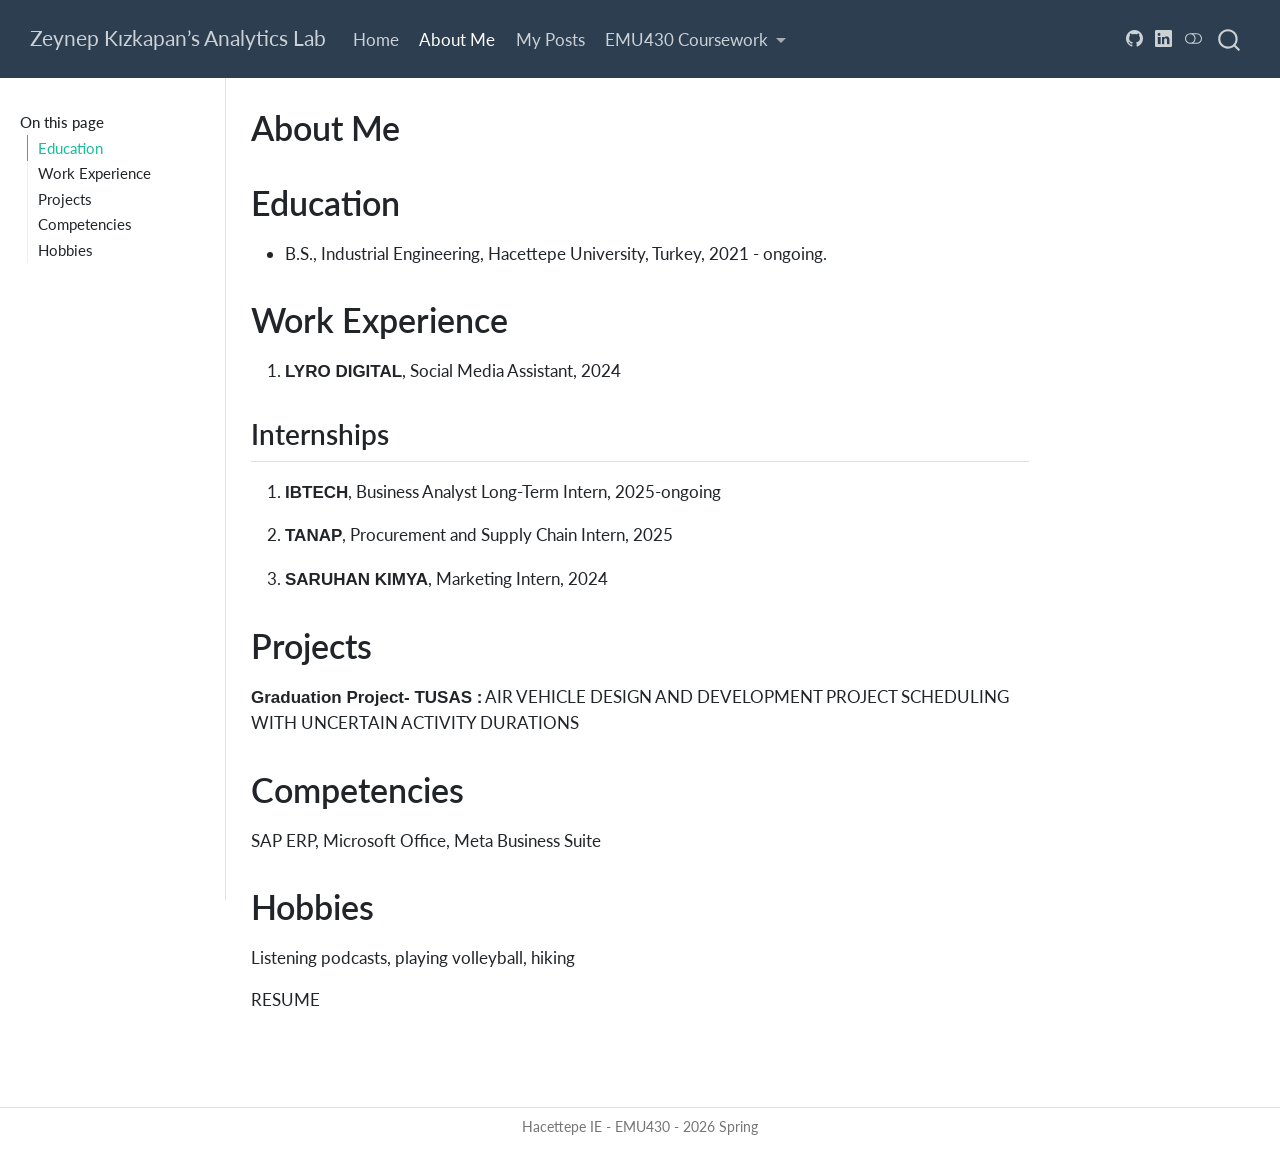
==== commit b94affd0: "update" ====
--- a/docs/about.html
+++ b/docs/about.html
@@ -350,20 +350,20 @@
 <section id="work-experience" class="level1">
 <h1>Work Experience</h1>
 <ol type="1">
-<li>Firm LYRO DIGITAL, position Social Media Assistant, year 2024</li>
+<li><strong>LYRO DIGITAL</strong>, Social Media Assistant, 2024</li>
 </ol>
 <section id="internships" class="level2">
 <h2 class="anchored" data-anchor-id="internships">Internships</h2>
 <ol type="1">
-<li><p>Firm IBTECH, position Business Analyst Intern, year 2025-ongoing</p></li>
-<li><p>Firm TANAP, position Procurement and Supply Chain Intern, year 2025</p></li>
-<li><p>Firm SARUHAN KIMYA, position Marketing Intern, year 2024</p></li>
+<li><p><strong>IBTECH</strong>, Business Analyst Long-Term Intern, 2025-ongoing</p></li>
+<li><p><strong>TANAP</strong>, Procurement and Supply Chain Intern, 2025</p></li>
+<li><p><strong>SARUHAN KIMYA</strong>, Marketing Intern, 2024</p></li>
 </ol>
 </section>
 </section>
 <section id="projects" class="level1">
 <h1>Projects</h1>
-<p>Graduation Project- TUSAS</p>
+<p><strong>Graduation Project- TUSAS :</strong> AIR VEHICLE DESIGN AND DEVELOPMENT PROJECT SCHEDULING WITH UNCERTAIN ACTIVITY DURATIONS</p>
 </section>
 <section id="competencies" class="level1">
 <h1>Competencies</h1>
@@ -371,7 +371,8 @@
 </section>
 <section id="hobbies" class="level1">
 <h1>Hobbies</h1>
-<p>Listening to podcasts, playing volleyball, hiking</p>
+<p>Listening podcasts, playing volleyball, hiking</p>
+<p>RESUME</p>
 
 
 </section>
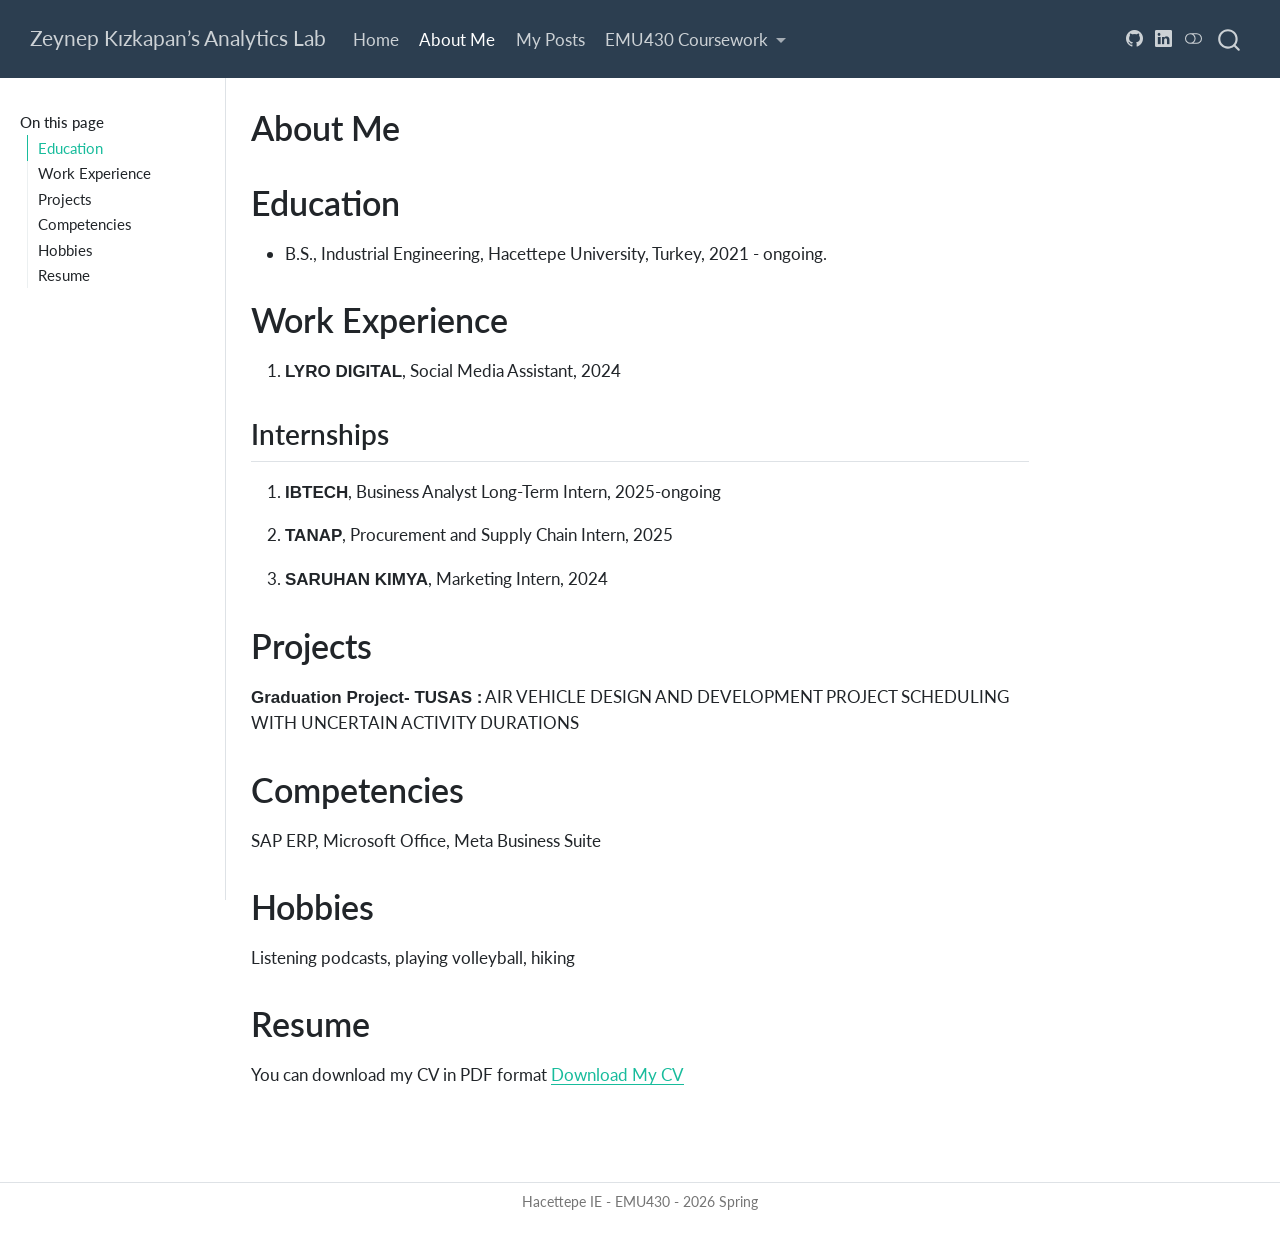
==== commit 5d554c01: "assignment_4q_update" ====
--- a/docs/about.html
+++ b/docs/about.html
@@ -311,6 +311,7 @@
   <li><a href="#projects" id="toc-projects" class="nav-link" data-scroll-target="#projects">Projects</a></li>
   <li><a href="#competencies" id="toc-competencies" class="nav-link" data-scroll-target="#competencies">Competencies</a></li>
   <li><a href="#hobbies" id="toc-hobbies" class="nav-link" data-scroll-target="#hobbies">Hobbies</a></li>
+  <li><a href="#resume" id="toc-resume" class="nav-link" data-scroll-target="#resume">Resume</a></li>
   </ul>
 </nav>
 </nav>
@@ -372,7 +373,10 @@
 <section id="hobbies" class="level1">
 <h1>Hobbies</h1>
 <p>Listening podcasts, playing volleyball, hiking</p>
-<p>RESUME</p>
+</section>
+<section id="resume" class="level1">
+<h1>Resume</h1>
+<p>You can download my CV in PDF format <a href="CV_ZeynepKızkapan.pdf.pdf">Download My CV</a></p>
 
 
 </section>
